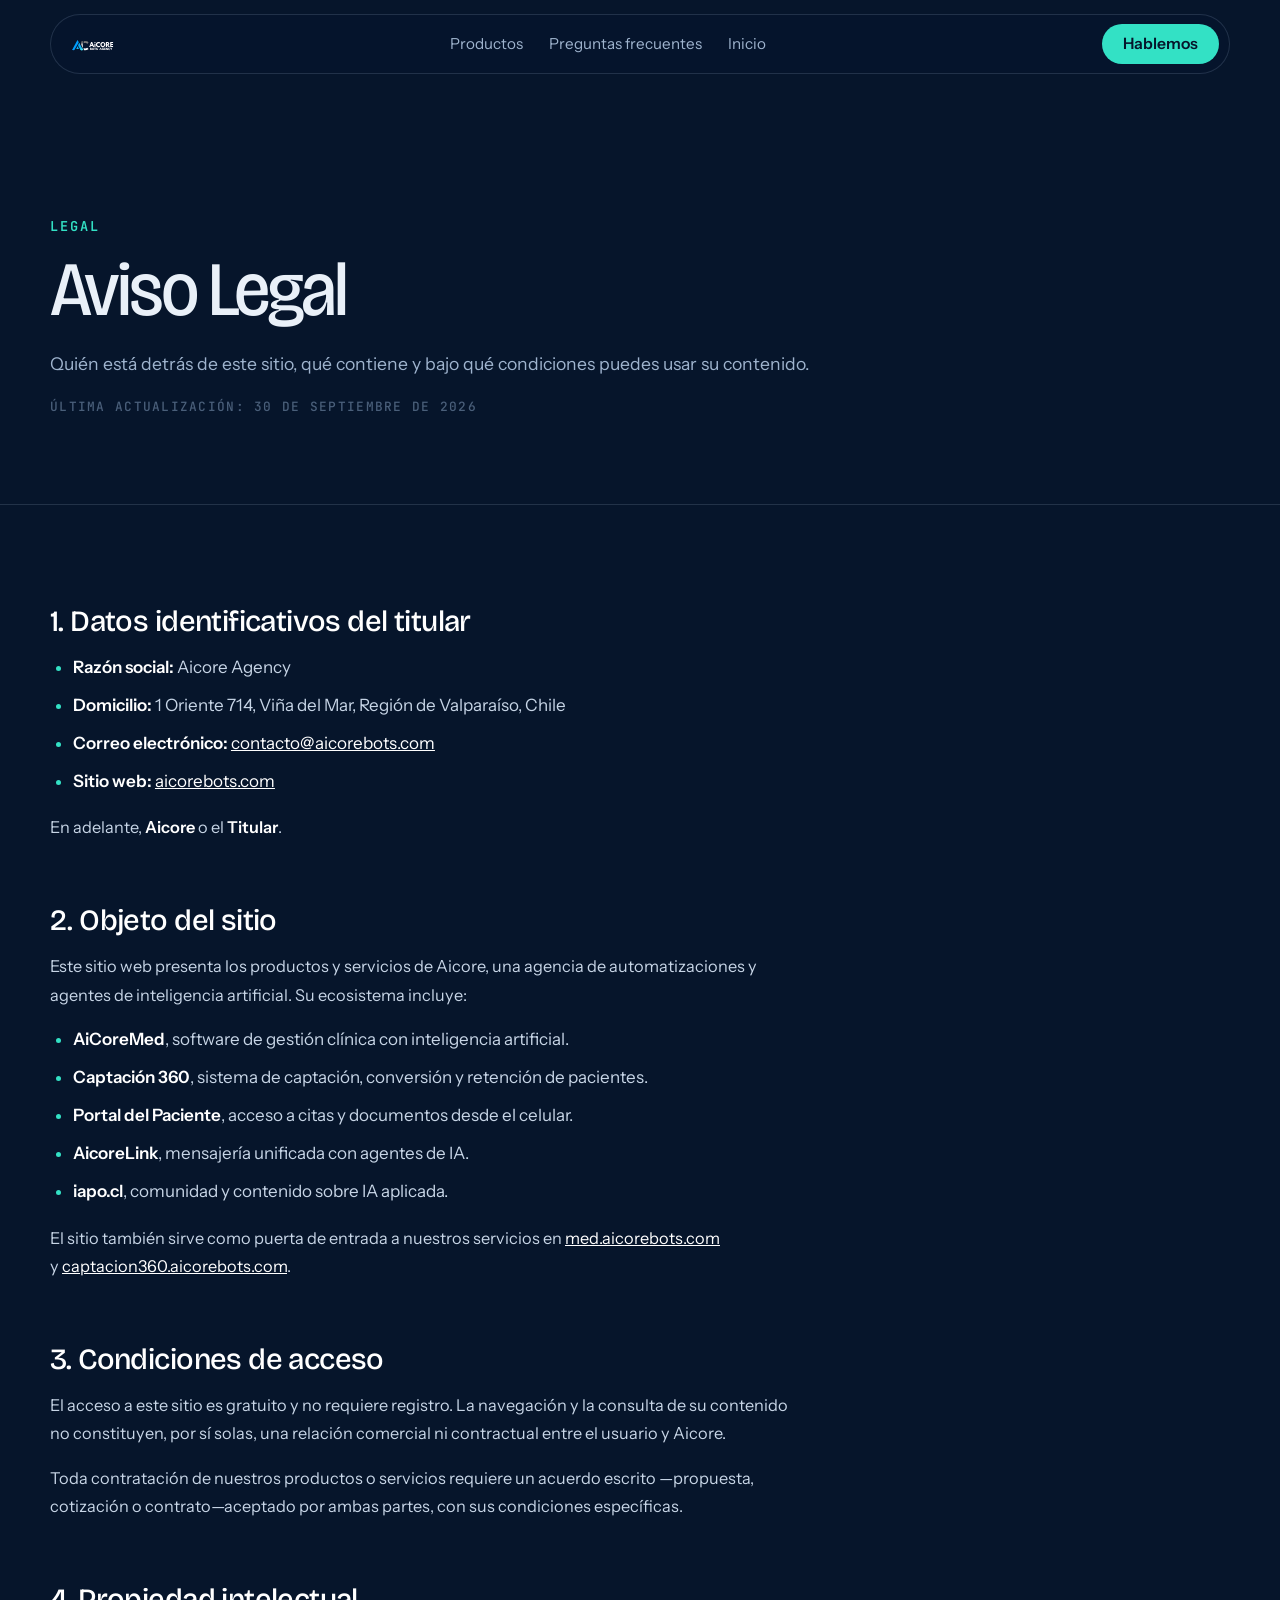
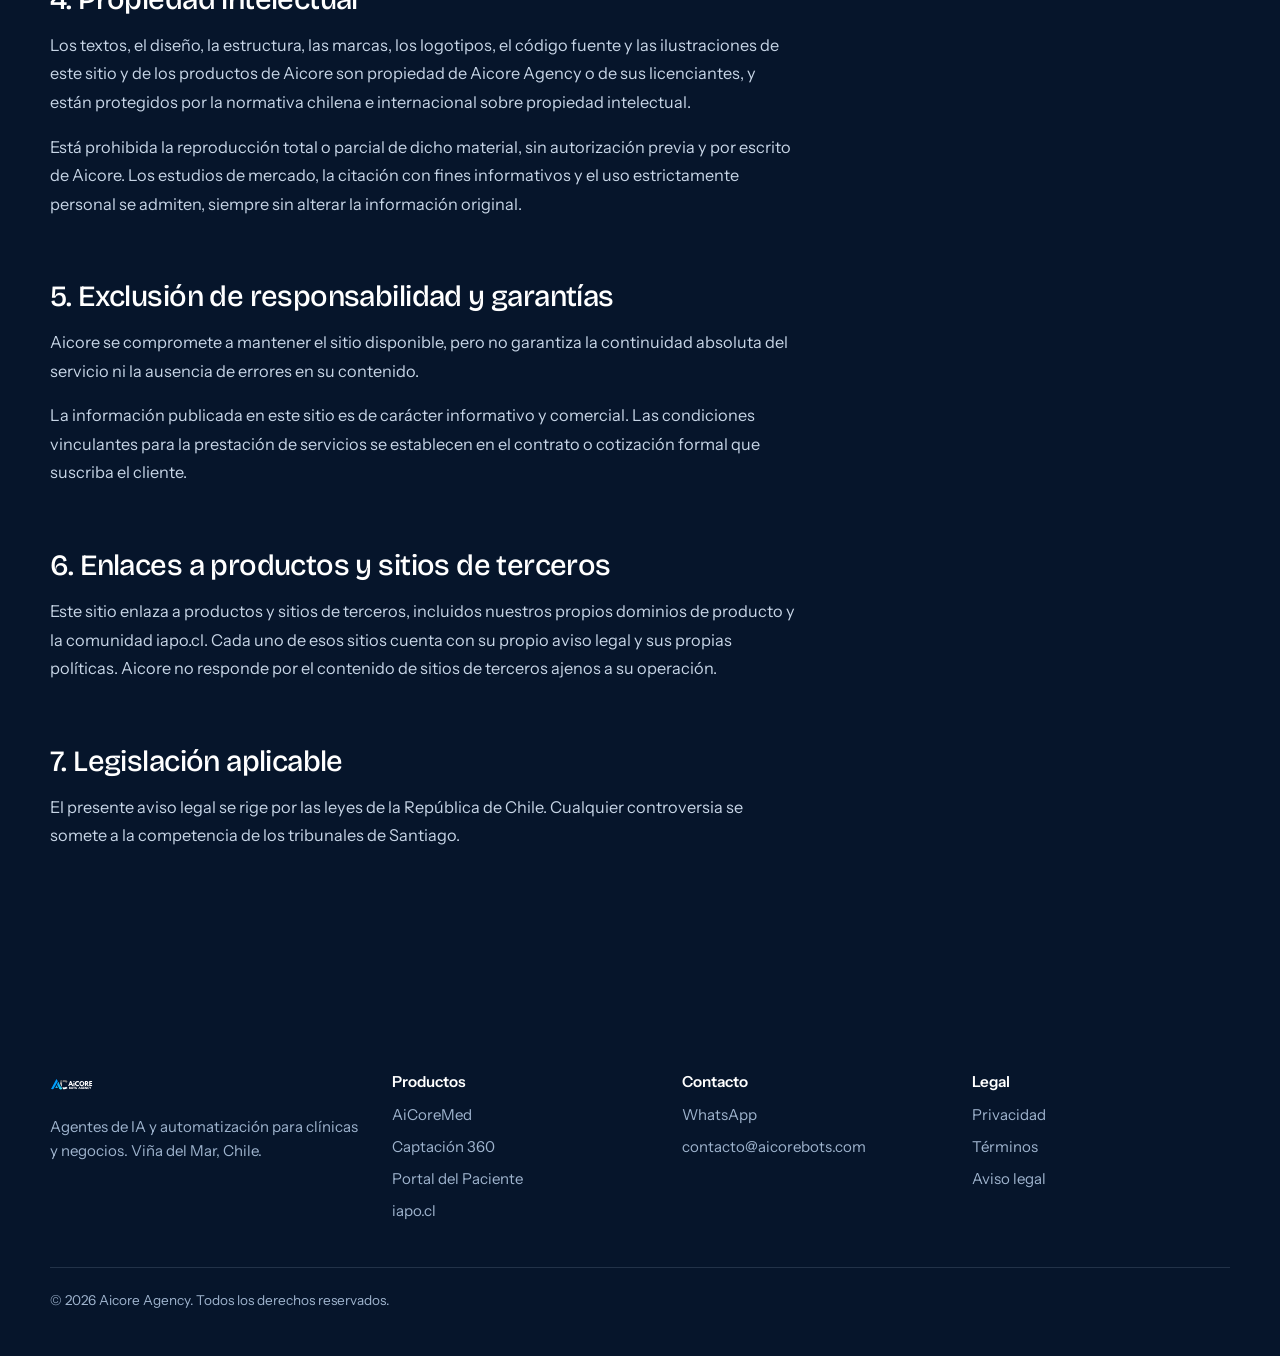
==== aviso-legal/index.html @ e0e4e5d2 "feat(pages): add FAQ, legal pages and a real 404 The footer linked to legal pages that returned 404," ====
<!doctype html>
<html lang="es-CL">
<head>
<meta charset="utf-8">
<meta name="viewport" content="width=device-width,initial-scale=1,viewport-fit=cover">
<title>Aviso Legal — Aicore Agency</title>
<meta name="description" content="Datos identificativos del titular de aicorebots.com, objeto del sitio, condiciones de acceso, propiedad intelectual y límites de responsabilidad.">
<meta name="theme-color" content="#0A2342">
<meta name="robots" content="index,follow">
<meta property="og:type" content="article">
<meta property="og:title" content="Aviso Legal — Aicore Agency">
<meta property="og:description" content="Quién opera este sitio, qué contiene y bajo qué condiciones puedes usar su contenido.">
<meta property="og:url" content="https://aicorebots.com/aviso-legal/">
<meta name="twitter:card" content="summary_large_image">
<link rel="canonical" href="https://aicorebots.com/aviso-legal/">
<link rel="icon" type="image/svg+xml" href="../assets/favicon.svg">
<meta property="og:image" content="https://aicorebots.com/assets/og.png">
<meta property="og:image:width" content="1200">
<meta property="og:image:height" content="630">
<meta name="twitter:image" content="https://aicorebots.com/assets/og.png">
<link rel="preconnect" href="https://fonts.googleapis.com">
<link rel="preconnect" href="https://fonts.gstatic.com" crossorigin>
<link href="https://fonts.googleapis.com/css2?family=Bricolage+Grotesque:opsz,wdth,wght@12..96,75..100,200..800&family=Instrument+Sans:wght@400;500;600&family=JetBrains+Mono:wght@400;500&display=swap" rel="stylesheet">
<script>document.documentElement.classList.add('js')</script>
<link rel="stylesheet" href="../assets/site.css">
</head>
<body>
<div class="prog" id="prog" aria-hidden="true"></div>

<header class="nav">
  <div class="bar">
    <a class="brand" href="../" aria-label="Aicore Agency, inicio">
      <img class="brand-img" src="../assets/logo.svg" alt="Aicore Agency" width="1514" height="778">
    </a>
    <nav class="links" aria-label="Principal">
      <a href="../productos/">Productos</a>
      <a href="../faq/">Preguntas frecuentes</a>
      <a href="../">Inicio</a>
    </nav>
    <a class="btn p mag" href="../#contacto">Hablemos</a>
  </div>
</header>

<main>
<section class="phead" id="top">
  <div class="wrap">
    <p class="eyebrow">Legal</p>
    <h1>Aviso Legal</h1>
    <p class="sub">Quién está detrás de este sitio, qué contiene y bajo qué condiciones puedes usar su contenido.</p>
    <p class="pdate">Última actualización: 30 de septiembre de 2026</p>
  </div>
</section>

<section class="doc">
  <div class="wrap">
    <div class="prose">

      <h2>1. Datos identificativos del titular</h2>
      <ul>
        <li><strong>Razón social:</strong> Aicore Agency</li>
        <li><strong>Domicilio:</strong> 1 Oriente 714, Viña del Mar, Región de Valparaíso, Chile</li>
        <li><strong>Correo electrónico:</strong> <a href="mailto:contacto@aicorebots.com">contacto@aicorebots.com</a></li>
        <li><strong>Sitio web:</strong> <a href="https://aicorebots.com">aicorebots.com</a></li>
      </ul>
      <p>En adelante, <strong>Aicore</strong> o el <strong>Titular</strong>.</p>

      <h2>2. Objeto del sitio</h2>
      <p>Este sitio web presenta los productos y servicios de Aicore, una agencia de automatizaciones y agentes de inteligencia artificial. Su ecosistema incluye:</p>
      <ul>
        <li><strong>AiCoreMed</strong>, software de gestión clínica con inteligencia artificial.</li>
        <li><strong>Captación 360</strong>, sistema de captación, conversión y retención de pacientes.</li>
        <li><strong>Portal del Paciente</strong>, acceso a citas y documentos desde el celular.</li>
        <li><strong>AicoreLink</strong>, mensajería unificada con agentes de IA.</li>
        <li><strong>iapo.cl</strong>, comunidad y contenido sobre IA aplicada.</li>
      </ul>
      <p>El sitio también sirve como puerta de entrada a nuestros servicios en <a href="https://med.aicorebots.com">med.aicorebots.com</a> y <a href="https://captacion360.aicorebots.com">captacion360.aicorebots.com</a>.</p>

      <h2>3. Condiciones de acceso</h2>
      <p>El acceso a este sitio es gratuito y no requiere registro. La navegación y la consulta de su contenido no constituyen, por sí solas, una relación comercial ni contractual entre el usuario y Aicore.</p>
      <p>Toda contratación de nuestros productos o servicios requiere un acuerdo escrito —propuesta, cotización o contrato—aceptado por ambas partes, con sus condiciones específicas.</p>

      <h2>4. Propiedad intelectual</h2>
      <p>Los textos, el diseño, la estructura, las marcas, los logotipos, el código fuente y las ilustraciones de este sitio y de los productos de Aicore son propiedad de Aicore Agency o de sus licenciantes, y están protegidos por la normativa chilena e internacional sobre propiedad intelectual.</p>
      <p>Está prohibida la reproducción total o parcial de dicho material, sin autorización previa y por escrito de Aicore. Los estudios de mercado, la citación con fines informativos y el uso estrictamente personal se admiten, siempre sin alterar la información original.</p>

      <h2>5. Exclusión de responsabilidad y garantías</h2>
      <p>Aicore se compromete a mantener el sitio disponible, pero no garantiza la continuidad absoluta del servicio ni la ausencia de errores en su contenido.</p>
      <p>La información publicada en este sitio es de carácter informativo y comercial. Las condiciones vinculantes para la prestación de servicios se establecen en el contrato o cotización formal que suscriba el cliente.</p>

      <h2>6. Enlaces a productos y sitios de terceros</h2>
      <p>Este sitio enlaza a productos y sitios de terceros, incluidos nuestros propios dominios de producto y la comunidad iapo.cl. Cada uno de esos sitios cuenta con su propio aviso legal y sus propias políticas. Aicore no responde por el contenido de sitios de terceros ajenos a su operación.</p>

      <h2>7. Legislación aplicable</h2>
      <p>El presente aviso legal se rige por las leyes de la República de Chile. Cualquier controversia se somete a la competencia de los tribunales de Santiago.</p>

    </div>
  </div>
</section>
</main>

<footer>
  <div class="wrap">
    <div class="foot-in">
      <div>
        <a class="brand" href="../" style="color:#fff"><img class="brand-img" src="../assets/logo.svg" alt="Aicore Agency" width="1514" height="778"></a>
        <p style="margin-top:14px;max-width:24em">Agentes de IA y automatización para clínicas y negocios. Viña del Mar, Chile.</p>
      </div>
      <div><h4>Productos</h4><ul>
        <li><a href="../productos/">AiCoreMed</a></li>
        <li><a href="../productos/">Captación 360</a></li>
        <li><a href="../productos/">Portal del Paciente</a></li>
        <li><a href="https://iapo.cl" rel="noopener">iapo.cl</a></li>
      </ul></div>
      <div><h4>Contacto</h4><ul>
        <li><a href="https://wa.me/56975680702" rel="noopener">WhatsApp</a></li>
        <li><a href="mailto:contacto@aicorebots.com">contacto@aicorebots.com</a></li>
      </ul></div>
      <div><h4>Legal</h4><ul>
        <li><a href="../privacidad/">Privacidad</a></li>
        <li><a href="../terminos/">Términos</a></li>
        <li><a href="../aviso-legal/">Aviso legal</a></li>
      </ul></div>
    </div>
    <p class="legal">© 2026 Aicore Agency. Todos los derechos reservados.</p>
  </div>
</footer>

<script src="../assets/site.js" defer></script>
</body>
</html>
---- assets/site.css ----
@property --angle{syntax:'<angle>';initial-value:0deg;inherits:false}
:root{
  --navy:#0A2342; --abyss:#06152B; --teal:#33E1C5; --teal-ink:#087A6B; --blue:#3B82F6;
  --clinic:#F3F7FA; --steel:#9FB4CE; --slate:#4A5F7A; --hair:rgba(159,180,206,.18);
  --f-d:'Bricolage Grotesque','Segoe UI',system-ui,sans-serif;
  --f-b:'Instrument Sans','Segoe UI',system-ui,sans-serif;
  --f-m:'JetBrains Mono',ui-monospace,SFMono-Regular,Menlo,monospace;
  --wrap:min(1180px,100% - clamp(40px,8vw,96px));
  --ease:cubic-bezier(.2,.8,.2,1);
  interpolate-size:allow-keywords;
  color-scheme:dark;
}
*{box-sizing:border-box;margin:0}
html{scroll-behavior:smooth;-webkit-text-size-adjust:100%}
body{background:var(--navy);color:#E9F0F8;font:400 1.0625rem/1.6 var(--f-b);-webkit-font-smoothing:antialiased;text-wrap:pretty;overflow-x:clip}
h1,h2,h3{font-family:var(--f-d);font-weight:500;line-height:1.02;letter-spacing:-.025em;text-wrap:balance}
a{color:inherit}
:focus-visible{outline:2px solid var(--teal);outline-offset:3px;border-radius:4px}
.sr{position:absolute;width:1px;height:1px;overflow:hidden;clip:rect(0 0 0 0);white-space:nowrap}
.wrap{width:var(--wrap);margin-inline:auto}
.tl{text-decoration:underline;text-decoration-color:var(--teal);text-decoration-thickness:2px;text-underline-offset:.28em;transition:text-decoration-color .2s}
.tl:hover{text-decoration-color:currentColor}

/* progreso de scroll */
.prog{position:fixed;inset:0 0 auto 0;height:2px;background:linear-gradient(90deg,var(--teal),var(--blue));transform-origin:0 50%;transform:scaleX(0);z-index:100}
@supports (animation-timeline:scroll()){.prog{animation:prog linear both;animation-timeline:scroll(root)}@keyframes prog{to{transform:scaleX(1)}}}

/* navegación */
.nav{position:fixed;inset:0 0 auto 0;z-index:50;padding:14px 0;pointer-events:none}
.bar{pointer-events:auto;width:min(1180px,100% - 24px);margin-inline:auto;display:flex;align-items:center;justify-content:space-between;gap:16px;padding:9px 10px 9px 20px;border:1px solid var(--hair);border-radius:999px;background:color-mix(in srgb,var(--abyss) 84%,transparent);backdrop-filter:blur(16px) saturate(150%);-webkit-backdrop-filter:blur(16px) saturate(150%)}
.brand{display:inline-flex;align-items:center;gap:10px;text-decoration:none;font:600 1.35rem/1 var(--f-d);letter-spacing:-.03em}
.brand-img{height:22px;width:auto}
.links{display:flex;gap:26px;font-size:.95rem}
.links a{text-decoration:none;color:var(--steel);transition:color .2s}
.links a:hover{color:#fff}
.btn{display:inline-flex;align-items:center;justify-content:center;gap:8px;padding:13px 24px;border-radius:999px;font:600 .98rem/1 var(--f-b);text-decoration:none;border:1px solid transparent;transition:transform .35s var(--ease),background .2s,border-color .2s;will-change:transform}
.btn.p{background:var(--teal);color:var(--abyss)}
.btn.p:hover{background:#6CF0DA}
.btn.g{border-color:var(--hair);color:#E9F0F8}
.btn.g:hover{border-color:var(--steel)}
.bar .btn{padding:11px 20px}
@media(max-width:820px){.links{display:none}}

/* hero */
.hero{position:relative;min-height:100svh;display:grid;align-items:center;padding:132px 0 96px;overflow:hidden;isolation:isolate;background:var(--abyss)}
#gl{position:absolute;inset:0;width:100%;height:100%;z-index:-2}
.hero::after{content:"";position:absolute;inset:0;z-index:-1;pointer-events:none;background:linear-gradient(90deg,rgba(6,21,43,.86) 0%,rgba(6,21,43,.55) 46%,rgba(6,21,43,0) 75%),linear-gradient(0deg,var(--navy) 0%,transparent 22%)}
.nogl{background:radial-gradient(900px 500px at 75% 50%,#0f3560,var(--abyss))}
.hero-in{display:grid;grid-template-columns:minmax(0,1.32fr) minmax(0,.78fr);gap:clamp(32px,5vw,72px);align-items:center}
h1{font-size:clamp(3rem,7.6vw,7.4rem);font-weight:440;font-stretch:92%;line-height:.94;letter-spacing:-.04em}
h1 .wd{display:inline-block;white-space:nowrap}
h1 .ch{display:inline-block;animation:crest 4.6s cubic-bezier(.3,.7,.2,1) infinite;animation-delay:calc(var(--i)*75ms)}
@keyframes crest{0%,14%,100%{font-weight:440;font-stretch:92%;transform:translateY(0)}5%{font-weight:800;font-stretch:100%;transform:translateY(-.045em)}}
.lede{margin-top:28px;max-width:34em;font-size:clamp(1.05rem,1.5vw,1.28rem);color:#C7D5E6}
.actions{margin-top:36px;display:flex;flex-wrap:wrap;gap:12px}
.meta{margin-top:44px;max-width:32em;font-size:.92rem;color:var(--steel)}

/* demo de chat */
.chat{border:1px solid var(--hair);border-radius:22px;background:color-mix(in srgb,var(--abyss) 72%,transparent);backdrop-filter:blur(18px);-webkit-backdrop-filter:blur(18px);overflow:hidden;box-shadow:0 30px 80px -30px rgba(0,0,0,.6)}
.chat-h{display:flex;align-items:center;gap:12px;padding:14px 18px;border-bottom:1px solid var(--hair)}
.av{width:36px;height:36px;border-radius:50%;background:var(--teal);color:var(--abyss);display:grid;place-items:center;font:700 1rem var(--f-d)}
.chat-h strong{display:block;font:600 .95rem/1.2 var(--f-b)}
.chat-h small{color:var(--teal);font-size:.78rem}
.chat-b{height:340px;padding:18px;display:flex;flex-direction:column;gap:10px;overflow:hidden;justify-content:flex-end}
.m{max-width:86%;padding:10px 14px;border-radius:16px;font-size:.95rem;line-height:1.45;animation:msg .4s var(--ease) both}
.m time{display:block;margin-top:4px;font:400 .68rem var(--f-m);opacity:.55}
.m.u{align-self:flex-end;background:#183A63;border-bottom-right-radius:4px}
.m.b{align-self:flex-start;background:rgba(51,225,197,.13);border:1px solid rgba(51,225,197,.28);border-bottom-left-radius:4px}
.m.dots{display:flex;gap:4px;padding:14px}
.m.dots i{width:6px;height:6px;border-radius:50%;background:var(--teal);animation:dot 1s infinite}
.m.dots i:nth-child(2){animation-delay:.15s}.m.dots i:nth-child(3){animation-delay:.3s}
@keyframes dot{50%{opacity:.25;transform:translateY(-3px)}}
@keyframes msg{from{opacity:0;transform:translateY(8px) scale(.98)}}
.chat-f{padding:12px 18px;border-top:1px solid var(--hair);font-size:.8rem;color:var(--steel)}
@media(max-width:940px){.hero-in{grid-template-columns:1fr}.chat-b{height:300px}}

/* secciones */
section{position:relative}
.sec{padding:clamp(80px,11vw,150px) 0}
.sheet{margin-top:-48px;border-radius:48px 48px 0 0;z-index:2}
h2{font-size:clamp(2.2rem,5vw,4.4rem);max-width:14em}
.eyebrow{margin-bottom:20px;display:flex;align-items:center;gap:12px;font:600 .85rem/1 var(--f-m);letter-spacing:.14em;text-transform:uppercase;color:var(--teal)}
.sub{margin-top:20px;max-width:36em;color:var(--steel);font-size:1.1rem}

/* ecosistema */
.eco{background:var(--navy);padding-bottom:clamp(120px,14vw,190px)}
.rows{margin-top:clamp(40px,6vw,72px);border-top:1px solid var(--hair)}
details.row{border-bottom:1px solid var(--hair)}
details.row::details-content{block-size:0;overflow:clip;transition:block-size .6s var(--ease),content-visibility .6s allow-discrete}
details.row[open]::details-content{block-size:auto}
details.row summary{list-style:none;cursor:pointer;display:grid;grid-template-columns:1fr auto;align-items:center;gap:8px 24px;padding:clamp(22px,3vw,34px) 0}
details.row summary::-webkit-details-marker{display:none}
.r-name{font:500 clamp(2rem,5.4vw,4.6rem)/1 var(--f-d);letter-spacing:-.035em;font-stretch:90%;color:#6F87A6;transition:color .3s,font-stretch .5s var(--ease),font-weight .5s var(--ease)}
details.row[open] .r-name,details.row summary:hover .r-name{color:#fff}
details.row[open] .r-name{font-stretch:100%;font-weight:620}
.r-tag{grid-column:1;color:var(--steel);max-width:40em;font-size:1rem}
.r-ico{grid-row:1/3;grid-column:2;width:44px;height:44px;border:1px solid var(--hair);border-radius:50%;position:relative;transition:transform .5s var(--ease),background .3s,border-color .3s}
.r-ico::before,.r-ico::after{content:"";position:absolute;left:50%;top:50%;width:14px;height:2px;background:currentColor;translate:-50% -50%}
.r-ico::after{rotate:90deg;transition:rotate .4s var(--ease)}
details.row[open] .r-ico{background:var(--teal);border-color:var(--teal);color:var(--abyss);transform:rotate(180deg)}
details.row[open] .r-ico::after{rotate:0deg}
.r-body{display:grid;grid-template-columns:minmax(0,1fr) minmax(0,1fr);gap:clamp(24px,5vw,72px);align-items:center;padding:6px 0 clamp(28px,4vw,48px)}
.r-body ul{list-style:none;padding:0;display:grid;gap:14px}
.r-body li{padding-left:22px;position:relative;color:#C7D5E6}
.r-body li::before{content:"";position:absolute;left:0;top:.7em;width:10px;height:2px;background:var(--teal)}
.r-body .tl{display:inline-block;margin-top:22px;font-weight:600}
.badge{letter-spacing:0;font-stretch:100%;font-weight:500;display:inline-block;margin-left:10px;padding:3px 10px;border:1px solid var(--hair);border-radius:999px;font:500 .78rem var(--f-b);color:var(--steel);vertical-align:middle;-webkit-text-fill-color:currentColor}
.viz{min-height:200px;display:grid;place-items:center;border-radius:18px;background:linear-gradient(160deg,rgba(255,255,255,.04),rgba(255,255,255,.01));border:1px solid var(--hair);padding:22px}
@media(max-width:820px){.r-body{grid-template-columns:1fr}}

/* visuales */
.ecg{width:100%;height:auto}
.ecg path{fill:none;stroke-linecap:round;stroke-linejoin:round;stroke-width:2.5}
.ecg .base{stroke:rgba(159,180,206,.25)}
.ecg .run{stroke:var(--teal);stroke-dasharray:.2 2;filter:drop-shadow(0 0 6px rgba(51,225,197,.8));animation:run 3.2s linear infinite}
@keyframes run{from{stroke-dashoffset:.2}to{stroke-dashoffset:-1}}
.funnel{width:100%;display:grid;gap:12px}
.funnel div{display:grid;gap:5px;font-size:.85rem;color:#C7D5E6}
.funnel i{display:block;height:14px;width:var(--w);border-radius:4px;background:linear-gradient(90deg,var(--teal),var(--blue));transform-origin:left;transform:scaleX(0)}
details[open] .funnel i,.play .funnel i{transform:scaleX(1);transition:transform .9s var(--ease) calc(var(--n)*.14s + .25s)}
.funnel small{color:var(--steel);font-size:.74rem;margin-top:2px}
.phone{width:min(240px,100%);border:1px solid var(--hair);border-radius:26px;padding:20px 18px;background:var(--abyss);display:grid;gap:14px;text-align:center}
.phone p{font-size:.85rem;color:var(--steel)}
.otp{display:flex;gap:6px;justify-content:center}
.otp b{width:28px;height:36px;border:1px solid var(--hair);border-radius:8px;display:grid;place-items:center;font:500 1rem var(--f-m);color:transparent}
details[open] .otp b,.play .otp b{animation:fill .01s forwards;animation-delay:calc(.5s + var(--n)*.22s)}
@keyframes fill{to{color:var(--teal);border-color:var(--teal)}}
.phone .go{padding:10px;border-radius:12px;background:var(--hair);color:var(--steel);font-size:.85rem;font-weight:600}
details[open] .phone .go,.play .phone .go{animation:go .01s 2s forwards}
@keyframes go{to{background:var(--teal);color:var(--abyss)}}
.orbit{position:relative;width:210px;height:210px}
.orbit::before{content:"";position:absolute;inset:14px;border:1px dashed rgba(159,180,206,.35);border-radius:50%}
.orbit .core{position:absolute;inset:70px;border-radius:50%;background:var(--teal);color:var(--abyss);display:grid;place-items:center;text-align:center;font:700 .82rem/1.05 var(--f-d)}
.orbit i{position:absolute;inset:0;animation:spin 18s linear infinite;animation-delay:calc(var(--k)*-6s)}
.orbit em{position:absolute;top:14px;left:50%;translate:-50% -50%;padding:4px 11px;border-radius:999px;background:var(--abyss);border:1px solid var(--hair);font:500 .78rem var(--f-b);font-style:normal;white-space:nowrap;animation:spin 18s linear infinite reverse;animation-delay:inherit}
@keyframes spin{to{rotate:360deg}}
.pcard{width:100%;border:1px solid var(--hair);border-radius:14px;background:var(--abyss);padding:18px;display:grid;gap:10px}
.pcard small{color:var(--steel);font-size:.78rem}
.typed{font:400 .86rem/1.5 var(--f-m);color:#D7E4F3;overflow:hidden;white-space:nowrap;width:0;border-right:2px solid var(--teal)}
details[open] .typed,.play .typed{animation:type 3.2s steps(44) .35s forwards,caret 1s step-end infinite}
@keyframes type{to{width:44ch}}
@keyframes caret{50%{border-color:transparent}}
.typed.l2{animation-delay:3.7s,3.7s}
details[open] .typed.l2,.play .typed.l2{animation:type 2.4s steps(30) 3.7s forwards,caret 1s step-end infinite}

/* sistema (pipeline) */
.sys{background:var(--abyss);padding-bottom:clamp(120px,14vw,190px)}
.pipe{margin-top:clamp(40px,6vw,80px)}
.pipe svg{display:block;width:100%;height:auto;overflow:visible}
.pl-base,.pl-lit{fill:none;stroke-linecap:round;stroke-linejoin:round;stroke-width:3}
.pl-base{stroke:rgba(159,180,206,.22)}
.pl-lit{stroke:var(--teal);filter:drop-shadow(0 0 8px rgba(51,225,197,.7))}
.node .halo{fill:var(--abyss);stroke:rgba(159,180,206,.3);stroke-width:2;transition:stroke .4s}
.node .dot{fill:rgba(159,180,206,.35);transition:fill .4s}
.node.on .halo{stroke:var(--teal)}
.node.on .dot{fill:var(--teal)}
.head{fill:#fff;filter:drop-shadow(0 0 10px var(--teal))}
.cols{display:grid;grid-template-columns:repeat(4,1fr);margin-top:8px}
.col{padding:0 clamp(8px,1.6vw,22px);text-align:center}
.col h3{font-size:clamp(1.3rem,2.2vw,1.9rem);margin-bottom:10px}
.col p{color:var(--steel);font-size:.98rem}
.col small{display:block;margin-top:12px;color:#6F87A6;font-size:.84rem}
.js .col{opacity:.32;transition:opacity .6s}
.js .col.on{opacity:1}
.sys .foot{margin-top:56px;text-align:center}
@media(max-width:820px){
  .pipe svg{display:none}
  .cols{grid-template-columns:1fr;gap:26px;margin-top:0;border-left:2px solid rgba(159,180,206,.22);padding-left:22px;position:relative}
  .col{text-align:left;padding:0;position:relative}
  .col::before{content:"";position:absolute;left:-30px;top:.5em;width:14px;height:14px;border-radius:50%;background:var(--abyss);border:2px solid rgba(159,180,206,.4);transition:.4s}
  .col.on::before{background:var(--teal);border-color:var(--teal)}
}

/* método (sección clara) */
.light{background:var(--clinic);color:var(--navy);color-scheme:light}
.light .sub,.light .col p{color:var(--slate)}
.method{display:grid;grid-template-columns:minmax(0,.9fr) minmax(0,1.1fr);gap:clamp(32px,7vw,110px);align-items:start}
.method .stick{position:sticky;top:120px}
.steps{list-style:none;padding:0 0 0 68px;position:relative;--p:0}
.steps::before,.steps::after{content:"";position:absolute;left:21px;top:22px;width:2px;bottom:22px;background:rgba(10,35,66,.14)}
.steps::after{background:var(--teal-ink);transform-origin:top;transform:scaleY(var(--p))}
.steps li{position:relative;padding-bottom:clamp(40px,6vw,76px)}
.steps li:last-child{padding-bottom:0}
.steps .n{position:absolute;left:-68px;top:0;width:44px;height:44px;border-radius:50%;background:var(--clinic);border:2px solid rgba(10,35,66,.2);display:grid;place-items:center;font:600 1.05rem var(--f-d);transition:.4s}
.steps li.on .n{background:var(--teal-ink);border-color:var(--teal-ink);color:#fff}
.steps h3{font-size:clamp(1.6rem,2.8vw,2.3rem);margin:4px 0 10px}
.steps p{color:var(--slate);max-width:32em}
.prin{margin-top:clamp(72px,9vw,130px);display:grid;grid-template-columns:repeat(3,1fr);border-top:1px solid rgba(10,35,66,.16)}
.prin div{padding:34px clamp(0px,2vw,30px) 0 0}
.prin div+div{padding-left:clamp(20px,3vw,40px);border-left:1px solid rgba(10,35,66,.16)}
.prin h3{font-size:1.5rem;margin-bottom:10px}
.prin p{color:var(--slate)}
@media(max-width:900px){.method{grid-template-columns:1fr}.method .stick{position:static}.prin{grid-template-columns:1fr}.prin div,.prin div+div{padding:26px 0;border-left:0;border-top:1px solid rgba(10,35,66,.16)}.prin div:first-child{border-top:0}}

/* dolores */
.dolores{padding-bottom:clamp(80px,11vw,150px)}
.pains{margin-top:clamp(40px,6vw,72px);display:grid;grid-template-columns:repeat(3,1fr);border-top:1px solid var(--hair)}
.pains article{padding:30px clamp(10px,1.8vw,28px) 0 0;border-bottom:1px solid var(--hair)}
.pains article:nth-child(n+4){border-top:1px solid var(--hair)}
.pains article:nth-child(3n+2),.pains article:nth-child(3n){padding-left:clamp(20px,3vw,40px);border-left:1px solid var(--hair)}
.pains b{display:block;font:600 .9rem var(--f-m);color:var(--teal)}
.pains h3{font-size:1.5rem;margin:12px 0 10px}
.pains p{color:var(--steel)}
@media(max-width:900px){.pains{grid-template-columns:1fr}.pains article,.pains article:nth-child(n+4){padding:26px 0;border-top:0;border-left:0}.pains article:nth-child(3n+2),.pains article:nth-child(3n){padding-left:0;border-left:0}.pains article{border-bottom:1px solid var(--hair)}.pains article:last-child{border-bottom:0}}

/* sobre aicore (variante dark de .prin) */
.about{padding-bottom:clamp(80px,11vw,150px)}
.about .prin{margin-top:clamp(40px,6vw,72px);border-top-color:var(--hair)}
.about .prin div{color:#E9F0F8}
.about .prin div+div{border-left-color:var(--hair)}
.about .prin p{color:var(--steel)}
.about .prin h3{color:#fff}
@media(max-width:900px){.about .prin div,.about .prin div+div{border-top-color:var(--hair)}}

/* infraestructura */
.infra{background:var(--abyss);padding-bottom:clamp(120px,14vw,190px)}
.infra-in{display:grid;grid-template-columns:minmax(0,.85fr) minmax(0,1.15fr);gap:clamp(32px,6vw,90px);align-items:center}
.facts{margin-top:32px;display:grid;gap:18px;padding:0;list-style:none}
.facts li{padding-left:20px;position:relative;color:#C7D5E6}
.facts li::before{content:"";position:absolute;left:0;top:.72em;width:8px;height:2px;background:var(--teal)}
.term{border:1px solid var(--hair);border-radius:16px;background:#040E1F;overflow:hidden;font:400 .9rem/1.75 var(--f-m)}
.term-h{display:flex;gap:7px;padding:12px 16px;border-bottom:1px solid var(--hair)}
.term-h i{width:10px;height:10px;border-radius:50%;background:rgba(159,180,206,.3)}
.term pre{padding:18px 20px 22px;min-height:290px;white-space:pre-wrap;color:#C7D5E6}
.term .ok{color:var(--teal)}.term .dim{color:#6F87A6}
.term .cur{display:inline-block;width:.6em;height:1.05em;background:var(--teal);vertical-align:-.15em;animation:caret 1s step-end infinite}
@media(max-width:900px){.infra-in{grid-template-columns:1fr}}

/* cierre */
.cta{background:var(--navy);text-align:center;padding:clamp(100px,13vw,180px) 0 0;overflow:hidden;margin-top:-48px;border-radius:48px 48px 0 0;z-index:3}
.cta h2{margin-inline:auto;max-width:12em;font-size:clamp(2.4rem,6.2vw,5.6rem);font-stretch:94%}
.cta .sub{margin-inline:auto}
.cta .actions{justify-content:center}
.cta-line{display:block;width:100%;height:auto;margin-top:clamp(60px,8vw,110px)}
.cta-line path{fill:none;stroke:var(--teal);stroke-width:2.5;stroke-linecap:round;stroke-linejoin:round;stroke-dasharray:1;stroke-dashoffset:1}
.cta-line.in path{animation:draw 3.2s var(--ease) forwards}
@keyframes draw{to{stroke-dashoffset:0}}
footer{background:var(--abyss);padding:56px 0 44px;color:var(--steel);font-size:.94rem}
.foot-in{display:grid;grid-template-columns:1.2fr repeat(3,1fr);gap:32px}
footer h4{font:600 .95rem var(--f-b);color:#fff;margin-bottom:12px}
footer ul{list-style:none;padding:0;display:grid;gap:8px}
footer a{text-decoration:none}footer a:hover{color:#fff;text-decoration:underline}
.legal{margin-top:44px;padding-top:22px;border-top:1px solid var(--hair);font-size:.85rem}
@media(max-width:700px){.foot-in{grid-template-columns:1fr}}

@media(prefers-reduced-motion:reduce){
  *,*::before,*::after{animation:none!important;transition:none!important}
  html{scroll-behavior:auto}
  .typed{width:44ch!important}.funnel i{transform:none!important}.otp b{color:var(--teal)!important}
  .cta-line path{stroke-dashoffset:0!important}
}

/* enlace secundario junto al principal en filas */
.r-body .tl.sec2{margin-left:22px;font-weight:500;color:var(--steel)}
.r-body .tl.sec2:hover{color:#fff}

/* páginas de texto (privacidad, términos, aviso legal) */
.phead{position:relative;background:var(--abyss);padding:clamp(140px,18vw,220px) 0 clamp(48px,7vw,90px)}
.phead::after{content:"";position:absolute;left:0;right:0;bottom:0;height:1px;background:var(--hair)}
.phead h1{font-size:clamp(2.6rem,6vw,5.2rem);max-width:16em}
.phead .sub{margin-top:24px;max-width:46em}
.pdate{margin-top:20px;font:500 .8rem var(--f-m);letter-spacing:.1em;text-transform:uppercase;color:var(--slate)}
.doc{background:var(--abyss);padding:clamp(56px,8vw,110px) 0 clamp(90px,12vw,150px)}
.prose{max-width:68ch;color:#C7D5E6}
.prose h2{font-size:clamp(1.35rem,2.3vw,1.85rem);max-width:none;margin:clamp(44px,6vw,64px) 0 16px;color:#fff;letter-spacing:-.02em}
.prose h2:first-child{margin-top:0}
.prose h3{font:600 1.02rem/1.4 var(--f-b);color:#E9F0F8;margin:30px 0 10px}
.prose p{margin:0 0 16px;font-size:1.02rem;line-height:1.75}
.prose ul,.prose ol{margin:0 0 18px;padding-left:1.35em;display:grid;gap:9px}
.prose li{line-height:1.7}
.prose li::marker{color:var(--teal)}
.prose a{color:#fff}
.prose strong{color:#fff;font-weight:600}
.prose table{width:100%;border-collapse:collapse;margin:8px 0 22px;font-size:.95rem}
.prose th,.prose td{text-align:left;padding:12px 14px;border-bottom:1px solid var(--hair);vertical-align:top}
.prose th{color:#fff;font-weight:600}
.callout{margin:0 0 26px;padding:20px 24px;border:1px solid var(--hair);border-left:2px solid var(--teal);border-radius:14px;background:color-mix(in srgb,var(--navy) 55%,transparent)}
.callout p{margin:0;font-size:1rem;line-height:1.7}
.callout p+p{margin-top:12px}
.prose hr{border:0;border-top:1px solid var(--hair);margin:clamp(40px,5vw,56px) 0}

/* 404 */
.nf{position:relative;display:grid;place-items:center;min-height:100svh;padding:132px 0 96px;text-align:center;background:radial-gradient(900px 520px at 50% 42%,#0f3560,var(--abyss));overflow:hidden}
.nf-in{position:relative;z-index:1;max-width:40em}
.nf h1{font-size:clamp(4.4rem,15vw,11rem);line-height:.9}
.nf h2{margin:26px auto 0;max-width:16em;font-size:clamp(1.6rem,3.4vw,2.5rem)}
.nf .lede{margin-inline:auto}
.nf .actions{justify-content:center}
.nf .ecg{width:min(420px,80%);margin:0 auto 34px}
.nf .ecg .base{stroke:var(--hair);stroke-width:2;fill:none}
.nf .ecg .run{stroke:var(--teal);stroke-dasharray:.2 2;filter:drop-shadow(0 0 7px rgba(51,225,197,.75));animation:run 3.4s linear infinite;fill:none}
.nf a{color:#fff}

/* faq: reutiliza details.row, sin la caja de la home */
.faq .r-name{font-size:clamp(1.25rem,2.4vw,1.7rem);letter-spacing:-.02em;line-height:1.15}
.faq .r-body{grid-template-columns:1fr;max-width:62ch}
.faq .r-body p{line-height:1.75}
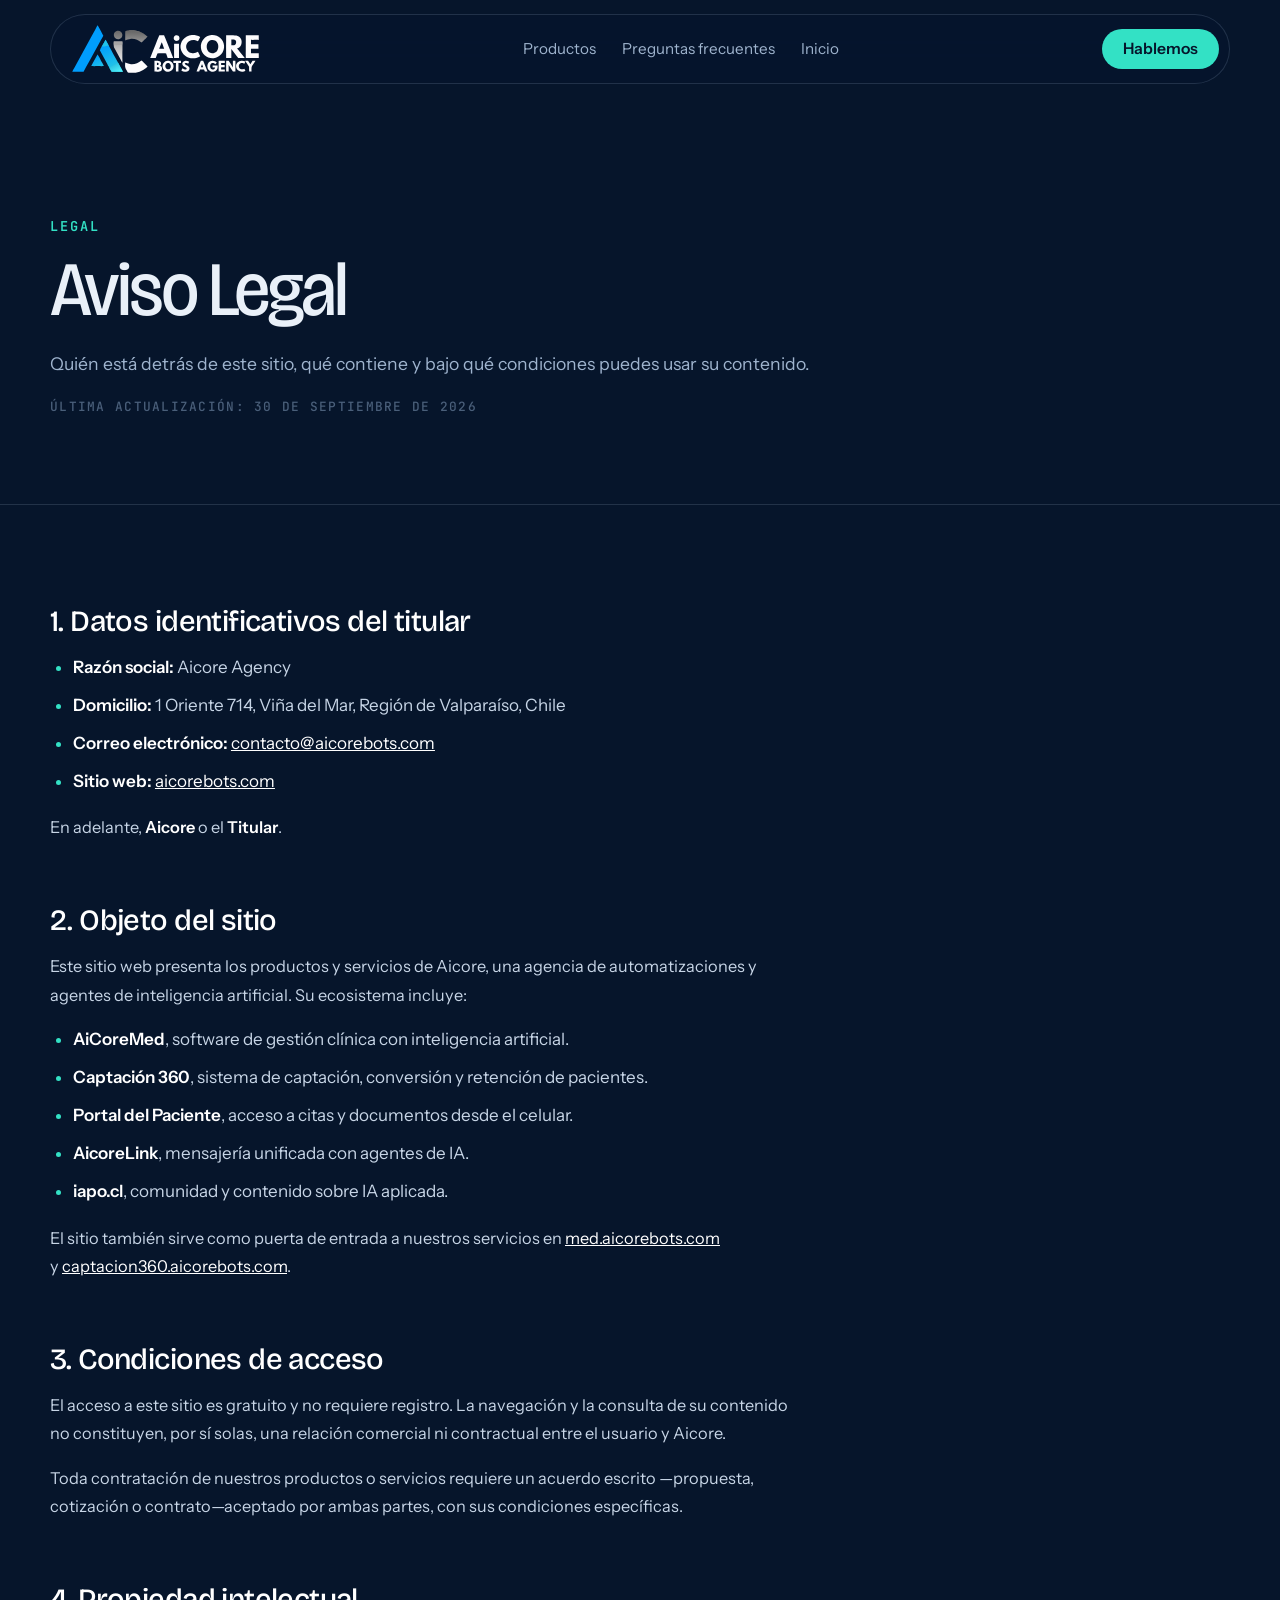
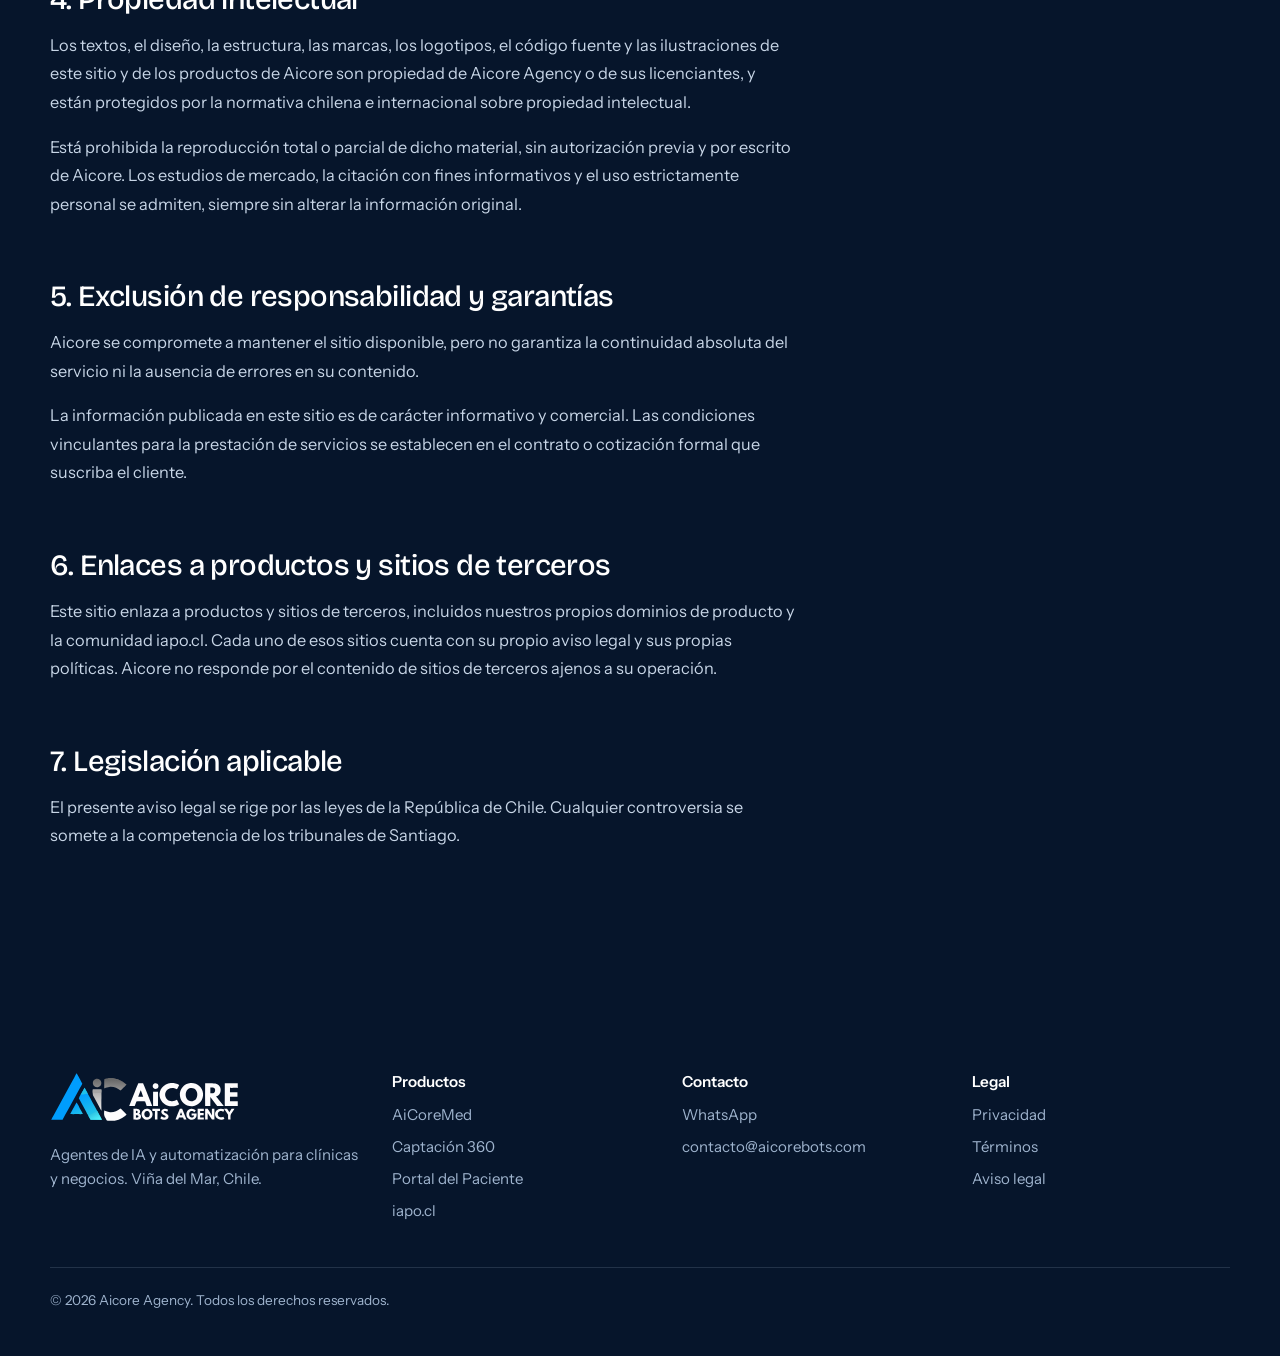
==== commit a016f711: "feat(seo): extend WebPage and BreadcrumbList to all routes" ====
--- a/aviso-legal/index.html
+++ b/aviso-legal/index.html
@@ -23,6 +23,9 @@
 <link href="https://fonts.googleapis.com/css2?family=Bricolage+Grotesque:opsz,wdth,wght@12..96,75..100,200..800&family=Instrument+Sans:wght@400;500;600&family=JetBrains+Mono:wght@400;500&display=swap" rel="stylesheet">
 <script>document.documentElement.classList.add('js')</script>
 <link rel="stylesheet" href="../assets/site.css">
+<script type="application/ld+json">
+{"@context": "https://schema.org", "@graph": [{"@type": "WebSite", "@id": "https://aicorebots.com/#website", "url": "https://aicorebots.com", "name": "Aicore Agency", "inLanguage": "es-CL"}, {"@type": "WebPage", "@id": "https://aicorebots.com/aviso-legal/", "url": "https://aicorebots.com/aviso-legal/", "name": "Aviso Legal — Aicore Agency", "isPartOf": {"@id": "https://aicorebots.com/#website"}, "inLanguage": "es-CL", "breadcrumb": {"@id": "https://aicorebots.com/aviso-legal/#breadcrumb"}}, {"@type": "BreadcrumbList", "@id": "https://aicorebots.com/aviso-legal/#breadcrumb", "itemListElement": [{"@type": "ListItem", "position": 1, "name": "Inicio", "item": "https://aicorebots.com/"}, {"@type": "ListItem", "position": 2, "name": "Aviso legal", "item": "https://aicorebots.com/aviso-legal/"}]}]}
+</script>
 </head>
 <body>
 <div class="prog" id="prog" aria-hidden="true"></div>
--- a/assets/site.css
+++ b/assets/site.css
@@ -29,7 +29,7 @@
 .nav{position:fixed;inset:0 0 auto 0;z-index:50;padding:14px 0;pointer-events:none}
 .bar{pointer-events:auto;width:min(1180px,100% - 24px);margin-inline:auto;display:flex;align-items:center;justify-content:space-between;gap:16px;padding:9px 10px 9px 20px;border:1px solid var(--hair);border-radius:999px;background:color-mix(in srgb,var(--abyss) 84%,transparent);backdrop-filter:blur(16px) saturate(150%);-webkit-backdrop-filter:blur(16px) saturate(150%)}
 .brand{display:inline-flex;align-items:center;gap:10px;text-decoration:none;font:600 1.35rem/1 var(--f-d);letter-spacing:-.03em}
-.brand-img{height:22px;width:auto}
+.brand-img{height:clamp(36px,4.6vw,50px);width:auto;display:block}
 .links{display:flex;gap:26px;font-size:.95rem}
 .links a{text-decoration:none;color:var(--steel);transition:color .2s}
 .links a:hover{color:#fff}
@@ -51,6 +51,8 @@
 h1 .wd{display:inline-block;white-space:nowrap}
 h1 .ch{display:inline-block;animation:crest 4.6s cubic-bezier(.3,.7,.2,1) infinite;animation-delay:calc(var(--i)*75ms)}
 @keyframes crest{0%,14%,100%{font-weight:440;font-stretch:92%;transform:translateY(0)}5%{font-weight:800;font-stretch:100%;transform:translateY(-.045em)}}
+.hero-in h1{font-size:clamp(2.75rem,6.2vw,5.6rem)}
+.h1-sub{margin-top:18px;max-width:24em;font:500 clamp(1.1rem,1.9vw,1.5rem)/1.35 var(--f-d);letter-spacing:-.015em;color:var(--steel);text-wrap:balance}
 .lede{margin-top:28px;max-width:34em;font-size:clamp(1.05rem,1.5vw,1.28rem);color:#C7D5E6}
 .actions{margin-top:36px;display:flex;flex-wrap:wrap;gap:12px}
 .meta{margin-top:44px;max-width:32em;font-size:.92rem;color:var(--steel)}
